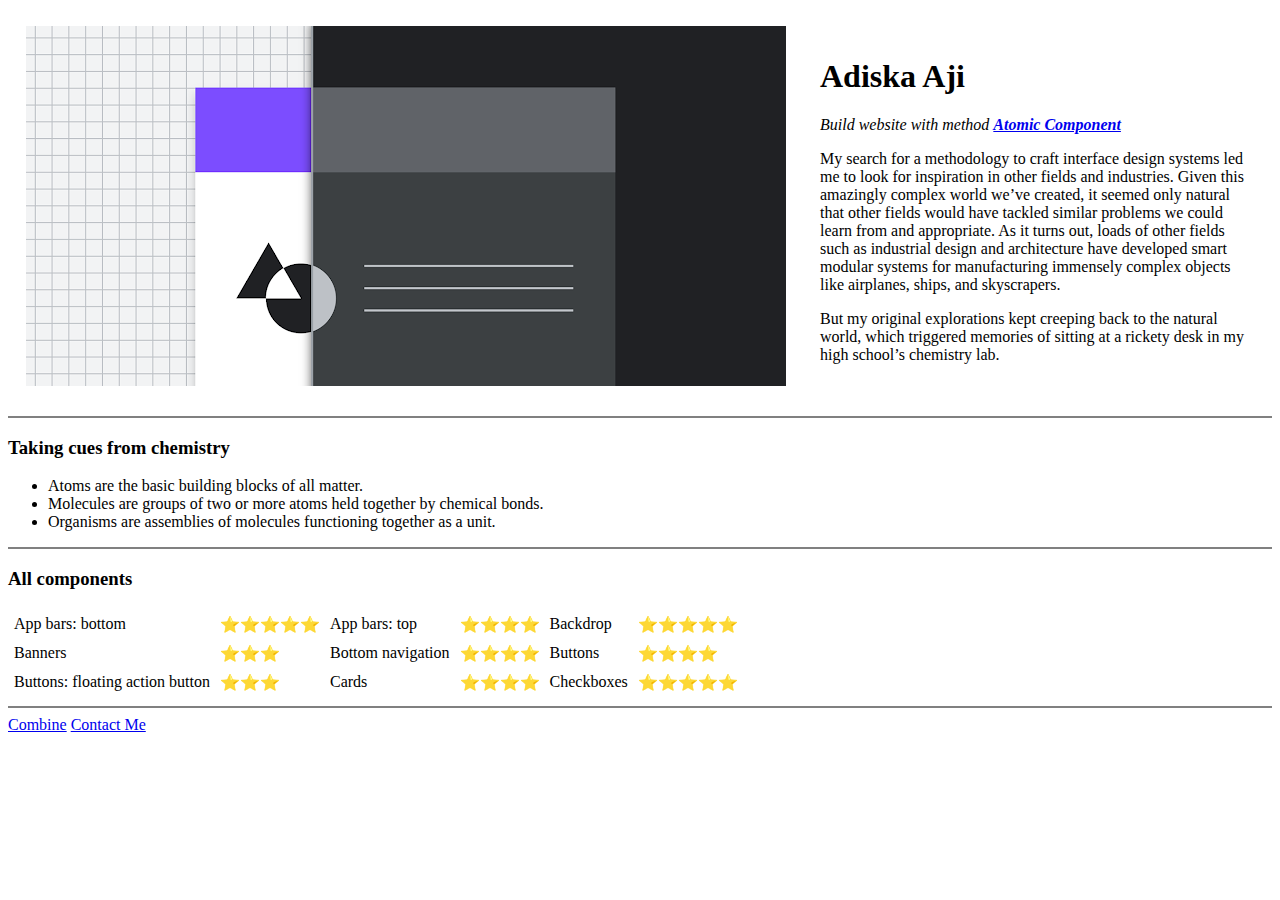
==== index.html @ 33f45767 "add initial atom component files" ====
<!DOCTYPE html>
<html lang="en" dir="ltr">

<head>
  <meta charset="utf-8">
  <title>Adiska's Personal Website</title>
</head>

<body>
  <table cellpadding="16">
    <tr>
      <td><img src="image/shape.png" alt=""></td>
      <td>
        <h1>Adiska Aji</h1>
        <p><em>Build website with method <strong><a href="https://material.io/components">Atomic Component</a></strong></em></p>
        <p>
          My search for a methodology to craft interface design systems led me to look for inspiration in other fields and industries.
          Given this amazingly complex world we’ve created, it seemed only natural that other fields would have tackled similar problems
          we could learn from and appropriate. As it turns out, loads of other fields such as industrial design and architecture have
          developed smart modular systems for manufacturing immensely complex objects like airplanes, ships, and skyscrapers.
        </p>
        <p>
          But my original explorations kept creeping back to the natural world, which triggered memories of sitting at a rickety desk in
          my high school’s chemistry lab.
        </p>
      </td>
    </tr>
  </table>

  <hr noshade size="2" />

  <h3>Taking cues from chemistry</h3>
  <ul>
    <li>Atoms are the basic building blocks of all matter.</li>
    <li>Molecules are groups of two or more atoms held together by chemical bonds.</li>
    <li>Organisms are assemblies of molecules functioning together as a unit.</li>
  </ul>

  <hr noshade size="2">

  <h3>All components</h3>
  <table cellpadding="4">
    <tr>
      <td>App bars: bottom</td>
      <td>⭐️⭐️⭐️⭐️⭐️</td>
      <td>App bars: top</td>
      <td>⭐️⭐️⭐️⭐️</td>
      <td>Backdrop</td>
      <td>⭐️⭐️⭐️⭐️⭐️  </td>
    </tr>
      <td>Banners</td>
      <td>⭐️⭐️⭐️</td>
      <td>Bottom navigation</td>
      <td>⭐️⭐️⭐️⭐️</td>
      <td>Buttons</td>
      <td>⭐️⭐️⭐️⭐️</td>
    </tr>
    <tr>
      <td>Buttons: floating action button</td>
      <td>⭐️⭐️⭐️</td>
      <td>Cards</td>
      <td>⭐️⭐️⭐️⭐️</td>
      <td>Checkboxes</td>
      <td>⭐️⭐️⭐️⭐️⭐️</td>
    </tr>
  </table>

  <hr noshade size="2">
  <a href="combine-me.html">Combine</a>
  <a href="contact-me.html">Contact Me</a>

</body>

</html>
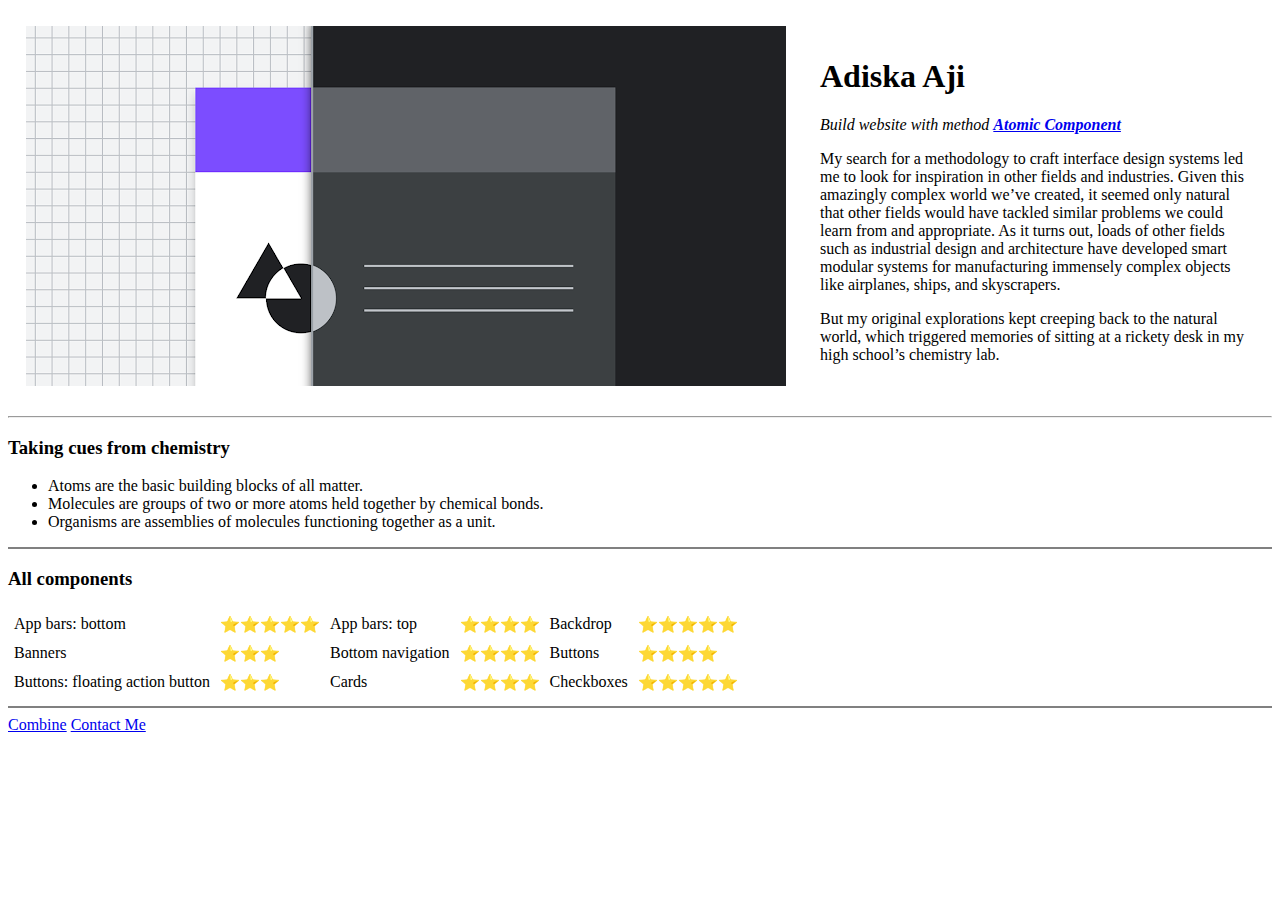
==== commit 4fa03a7a: "Update index.html" ====
--- a/index.html
+++ b/index.html
@@ -27,7 +27,7 @@
     </tr>
   </table>
 
-  <hr noshade size="2" />
+  <hr/>
 
   <h3>Taking cues from chemistry</h3>
   <ul>
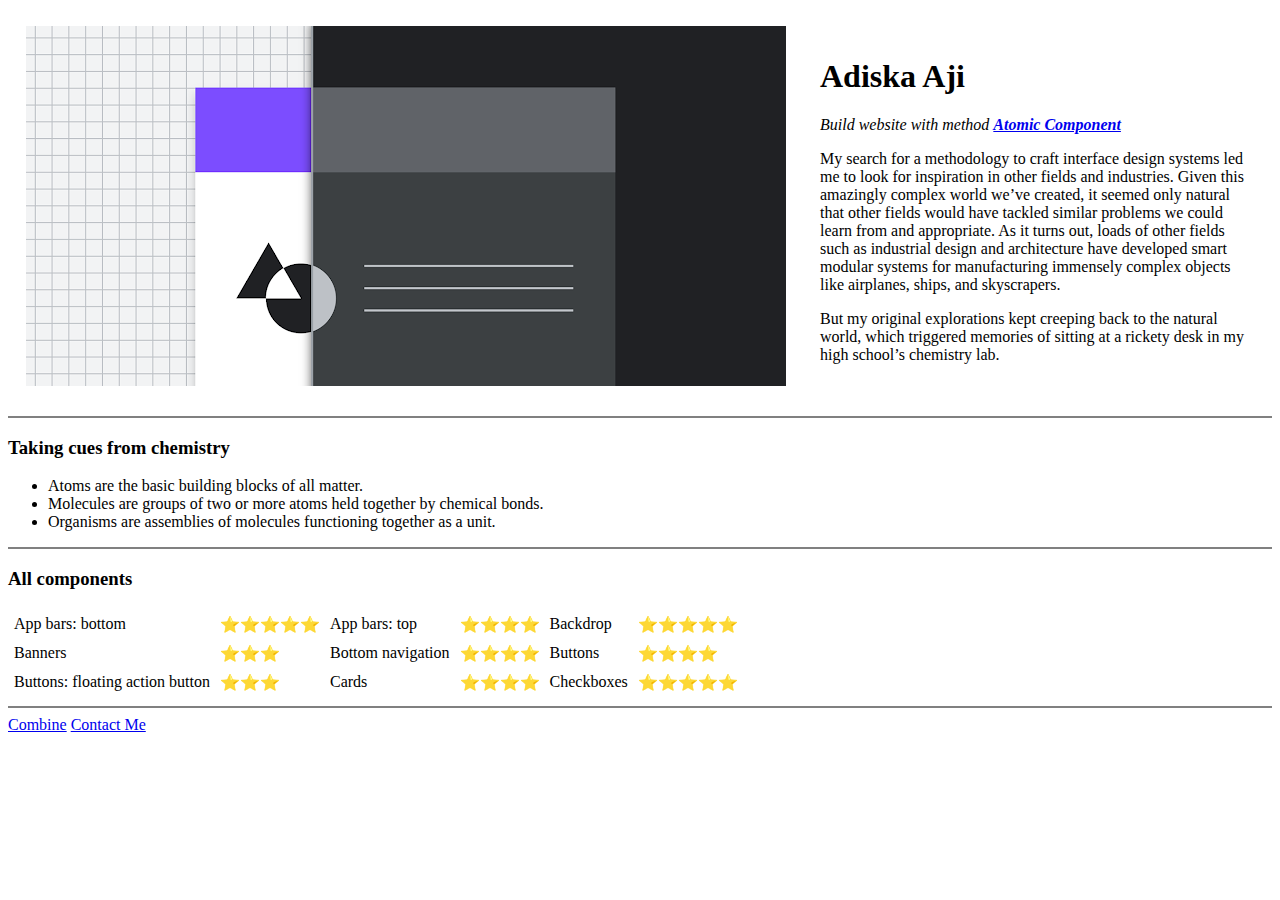
==== commit 404fcc8b: "Update index.html" ====
--- a/index.html
+++ b/index.html
@@ -27,7 +27,7 @@
     </tr>
   </table>
 
-  <hr/>
+  <hr noshade size="2">
 
   <h3>Taking cues from chemistry</h3>
   <ul>
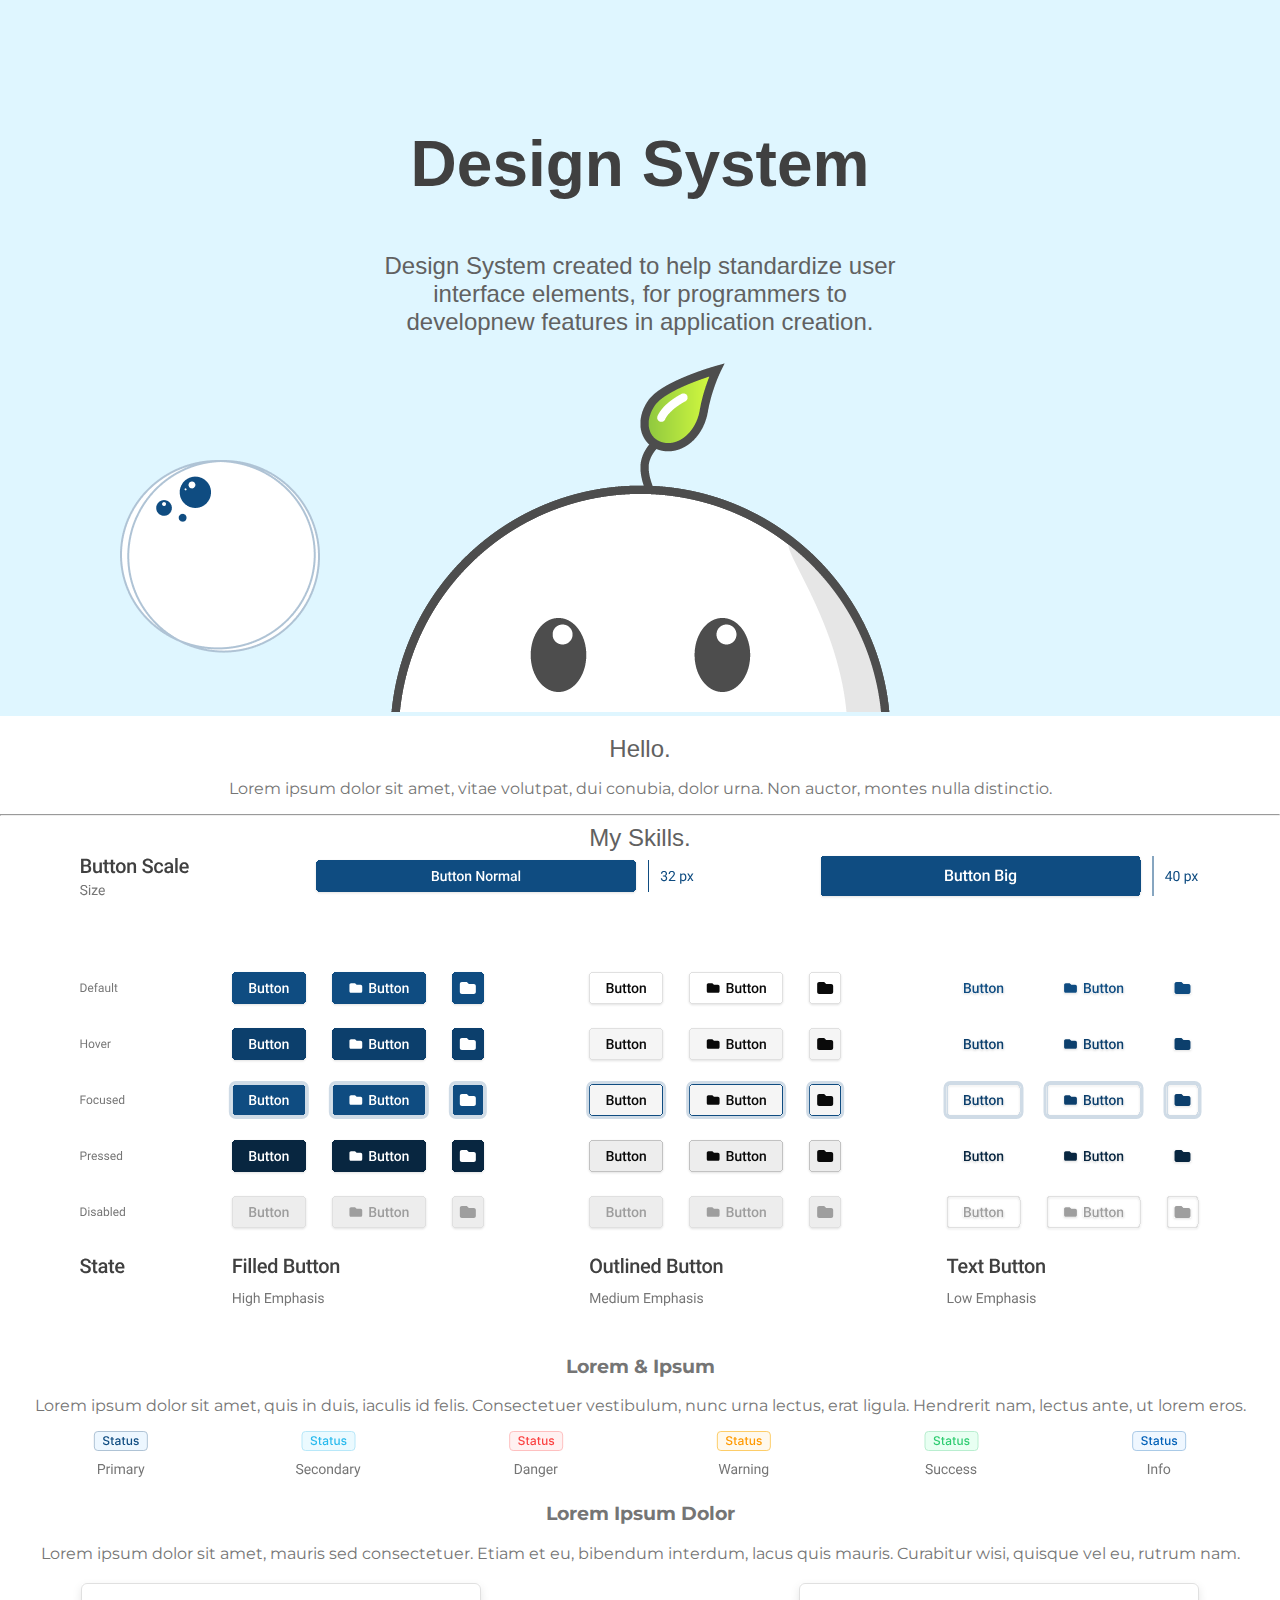
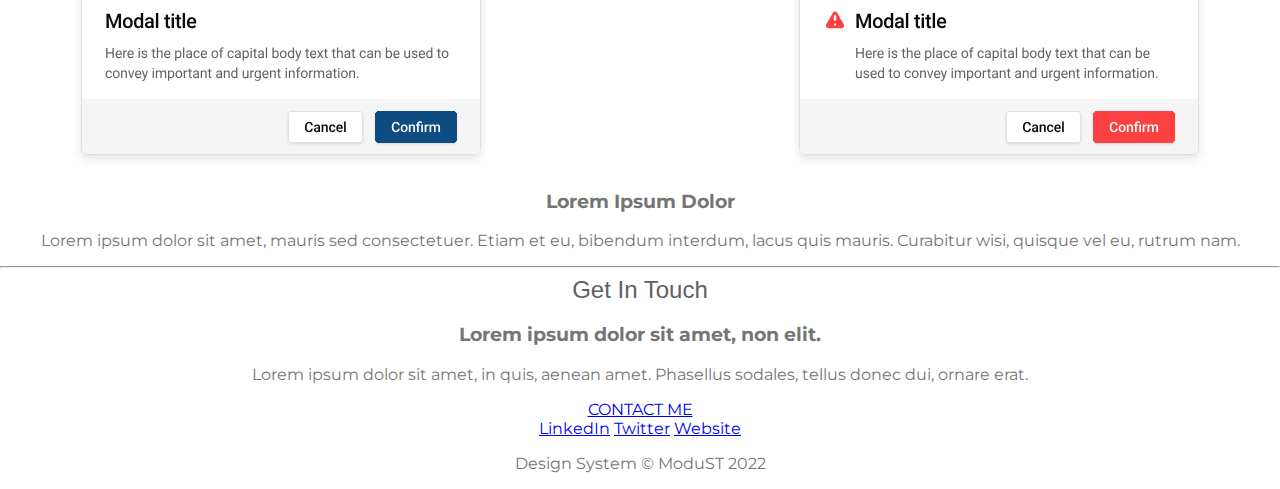
==== commit 80641c66: "Add files via upload" ====
--- a/index.html
+++ b/index.html
@@ -3,71 +3,65 @@
 
 <head>
   <meta charset="utf-8">
-  <title>Adiska's Personal Website</title>
+  <title>Atomic Design System</title>
+  <link rel="stylesheet" href="css/styles.css">
+  <link rel="icon" href="favicon.ico">
+  <link rel="preconnect" href="https://fonts.googleapis.com">
+  <link rel="preconnect" href="https://fonts.gstatic.com" crossorigin>
+  <link href="https://fonts.googleapis.com/css2?family=Montserrat:wght@200;400;600&display=swap" rel="stylesheet">
 </head>
 
 <body>
-  <table cellpadding="16">
-    <tr>
-      <td><img src="image/shape.png" alt=""></td>
-      <td>
-        <h1>Adiska Aji</h1>
-        <p><em>Build website with method <strong><a href="https://material.io/components">Atomic Component</a></strong></em></p>
-        <p>
-          My search for a methodology to craft interface design systems led me to look for inspiration in other fields and industries.
-          Given this amazingly complex world we’ve created, it seemed only natural that other fields would have tackled similar problems
-          we could learn from and appropriate. As it turns out, loads of other fields such as industrial design and architecture have
-          developed smart modular systems for manufacturing immensely complex objects like airplanes, ships, and skyscrapers.
-        </p>
-        <p>
-          But my original explorations kept creeping back to the natural world, which triggered memories of sitting at a rickety desk in
-          my high school’s chemistry lab.
-        </p>
-      </td>
-    </tr>
-  </table>
+  <div class="top-container">
+    <img class="top-bubble" src="images/bubble-1.png" alt="img-bubble">
+    <h1>Design System</h1>
+    <h2>Design System created to help standardize
+      user interface elements, for programmers
+      to developnew features in application creation.</h2>
+    <img class="bottom-bubble" src="images/bubble-1.png" alt="img-bubble">
+    <img class="bubly" src="images/bubly.png" alt="img-bubly-char">
+  </div>
 
-  <hr noshade size="2">
+  <div class="middle-container">
+    <div class="profile">
+      <img src="" alt="">
+      <h2>Hello.</h2>
+      <p>Lorem ipsum dolor sit amet, vitae volutpat, dui conubia, dolor urna. Non auctor, montes nulla distinctio.</p>
+    </div>
+    <hr>
+    <div class="skills">
+      <h2>My Skills.</h2>
+      <div class="skill-row">
+        <img class="" src="images/buttons.svg" alt="">
+        <h3>Lorem & Ipsum</h3>
+        <p>Lorem ipsum dolor sit amet, quis in duis, iaculis id felis. Consectetuer vestibulum, nunc urna lectus, erat ligula. Hendrerit nam, lectus ante, ut lorem eros.</p>
+      </div>
+      <div class="skill-row">
+        <img class="" src="images/tags.svg" alt="">
+        <h3>Lorem Ipsum Dolor</h3>
+        <p>Lorem ipsum dolor sit amet, mauris sed consectetuer. Etiam et eu, bibendum interdum, lacus quis mauris. Curabitur wisi, quisque vel eu, rutrum nam.</p>
+      </div>
+      <div class="skill-row">
+        <img class="" src="images/modal.svg" alt="">
+        <h3>Lorem Ipsum Dolor</h3>
+        <p>Lorem ipsum dolor sit amet, mauris sed consectetuer. Etiam et eu, bibendum interdum, lacus quis mauris. Curabitur wisi, quisque vel eu, rutrum nam.</p>
+      </div>
+    </div>
+    <hr>
+    <div class="contact-me">
+      <h2>Get In Touch</h2>
+      <h3>Lorem ipsum dolor sit amet, non elit.</h3>
+      <p>Lorem ipsum dolor sit amet, in quis, aenean amet. Phasellus sodales, tellus donec dui, ornare erat.</p>
+      <a class="btn" href="mailto:name@email.com">CONTACT ME</a>
+    </div>
+  </div>
 
-  <h3>Taking cues from chemistry</h3>
-  <ul>
-    <li>Atoms are the basic building blocks of all matter.</li>
-    <li>Molecules are groups of two or more atoms held together by chemical bonds.</li>
-    <li>Organisms are assemblies of molecules functioning together as a unit.</li>
-  </ul>
-
-  <hr noshade size="2">
-
-  <h3>All components</h3>
-  <table cellpadding="4">
-    <tr>
-      <td>App bars: bottom</td>
-      <td>⭐️⭐️⭐️⭐️⭐️</td>
-      <td>App bars: top</td>
-      <td>⭐️⭐️⭐️⭐️</td>
-      <td>Backdrop</td>
-      <td>⭐️⭐️⭐️⭐️⭐️  </td>
-    </tr>
-      <td>Banners</td>
-      <td>⭐️⭐️⭐️</td>
-      <td>Bottom navigation</td>
-      <td>⭐️⭐️⭐️⭐️</td>
-      <td>Buttons</td>
-      <td>⭐️⭐️⭐️⭐️</td>
-    </tr>
-    <tr>
-      <td>Buttons: floating action button</td>
-      <td>⭐️⭐️⭐️</td>
-      <td>Cards</td>
-      <td>⭐️⭐️⭐️⭐️</td>
-      <td>Checkboxes</td>
-      <td>⭐️⭐️⭐️⭐️⭐️</td>
-    </tr>
-  </table>
-
-  <hr noshade size="2">
-  <a href="combine-me.html">Combine</a>
-  <a href="contact-me.html">Contact Me</a>
+  <div class="bottom-container">
+    <a class="footer-link" href="https://www.linkedin.com/">LinkedIn</a>
+    <a class="footer-link" href="https://twitter.com/">Twitter</a>
+    <a class="footer-link" href="https://www.appbrewery.co/">Website</a>
+    <p>Design System © ModuST 2022</p>
+  </div>
 
 </body>
 
--- a/css/styles.css
+++ b/css/styles.css
@@ -0,0 +1,51 @@
+/********** tag selector **********/
+body {
+  margin: 0;
+  text-align: center;
+  font-family: Montserrat, sans-serif;
+}
+
+h1 {
+  color: #404040;
+  font-family: Montserrat SemiBold, sans-serif;
+  font-size: 4rem;
+  line-height: 2;
+  margin: 0 auto 24px auto;
+}
+
+h2 {
+  color: #616161;
+  width: 40%;
+  margin: 0 auto 0 auto;
+  font-family: Montserrat SemiBold,  sans-serif;
+  font-size: 1.5rem;
+  font-weight: normal;
+}
+
+h3{
+  color: #757575;
+}
+
+p{
+  color: #757575;
+}
+
+/********** class selector **********/
+
+.top-bubble {
+  position: absolute;
+  top: 90px;
+  left: 1640px;
+}
+
+.bottom-bubble {
+  position: absolute;
+  top: 460px;
+  left: 120px;
+}
+
+.top-container {
+  background-color: #DFF6FF;
+  position: relative;
+  padding-top: 100px;
+}
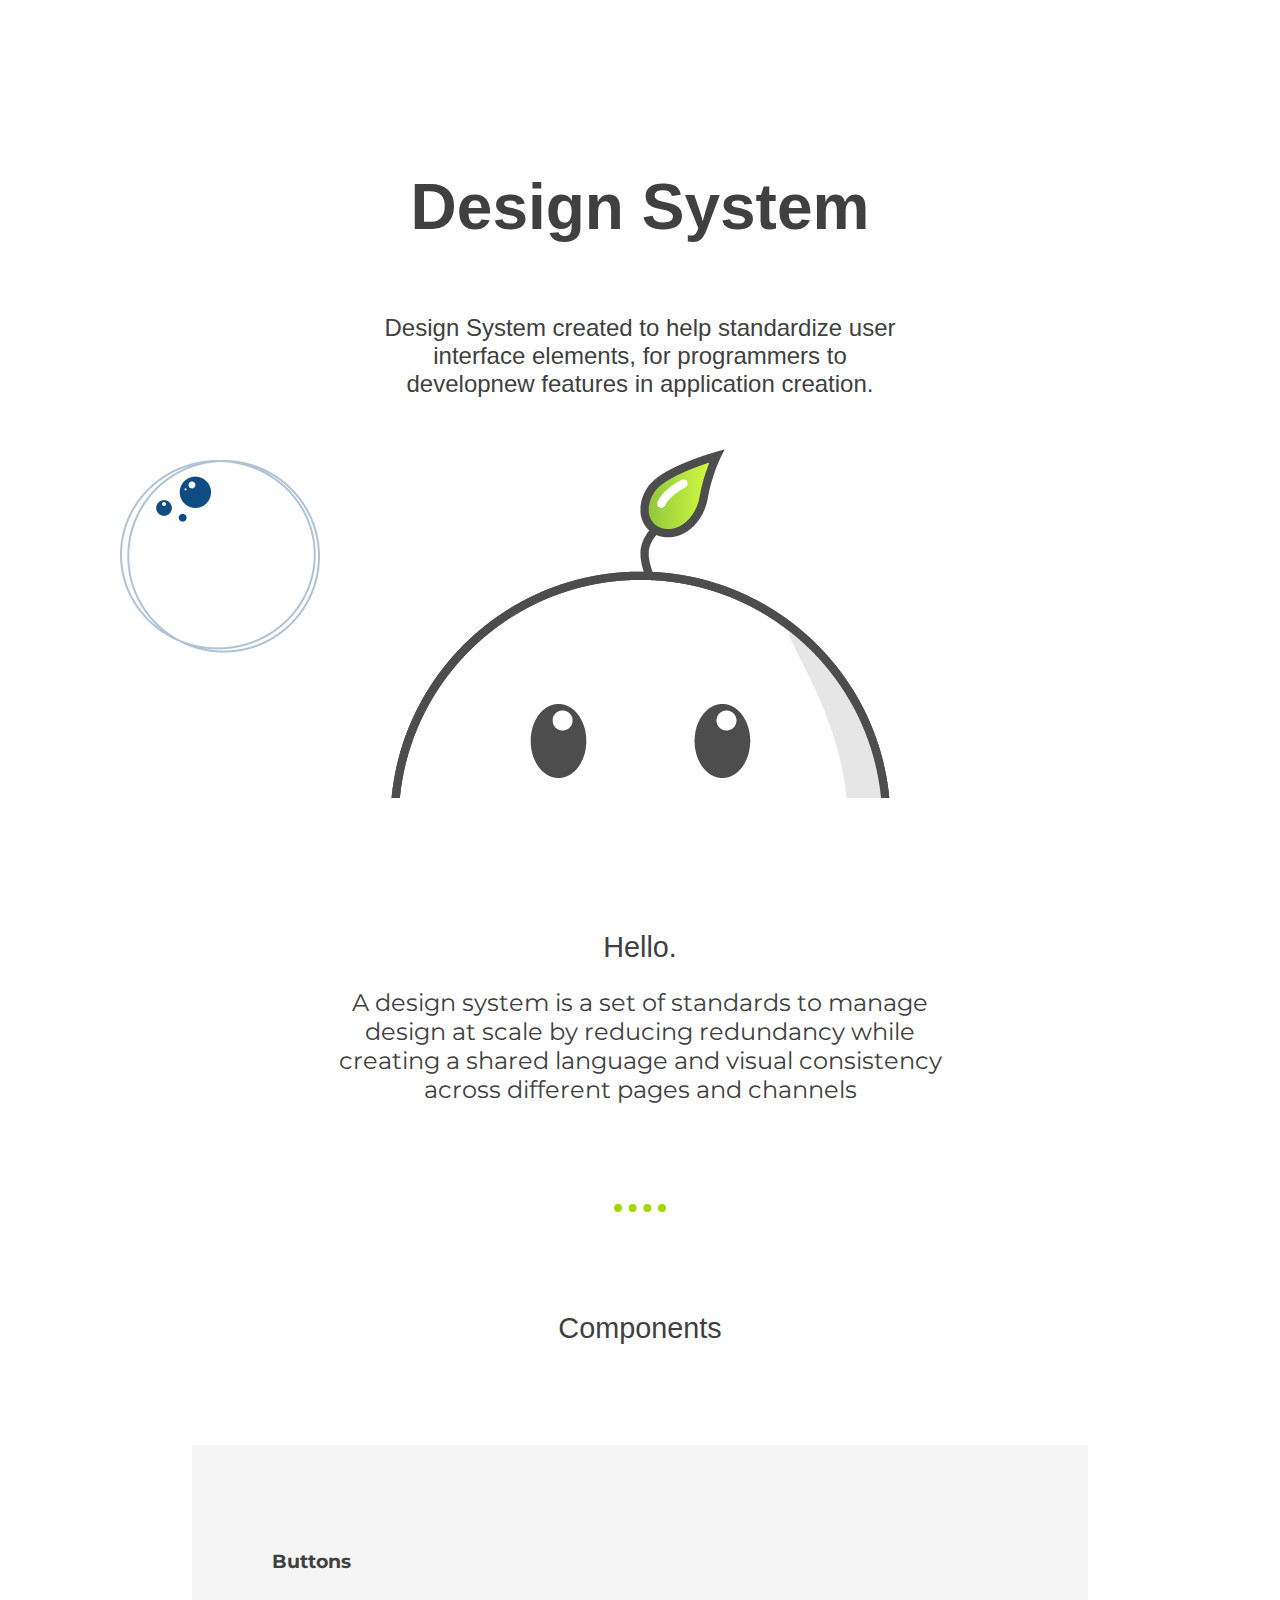
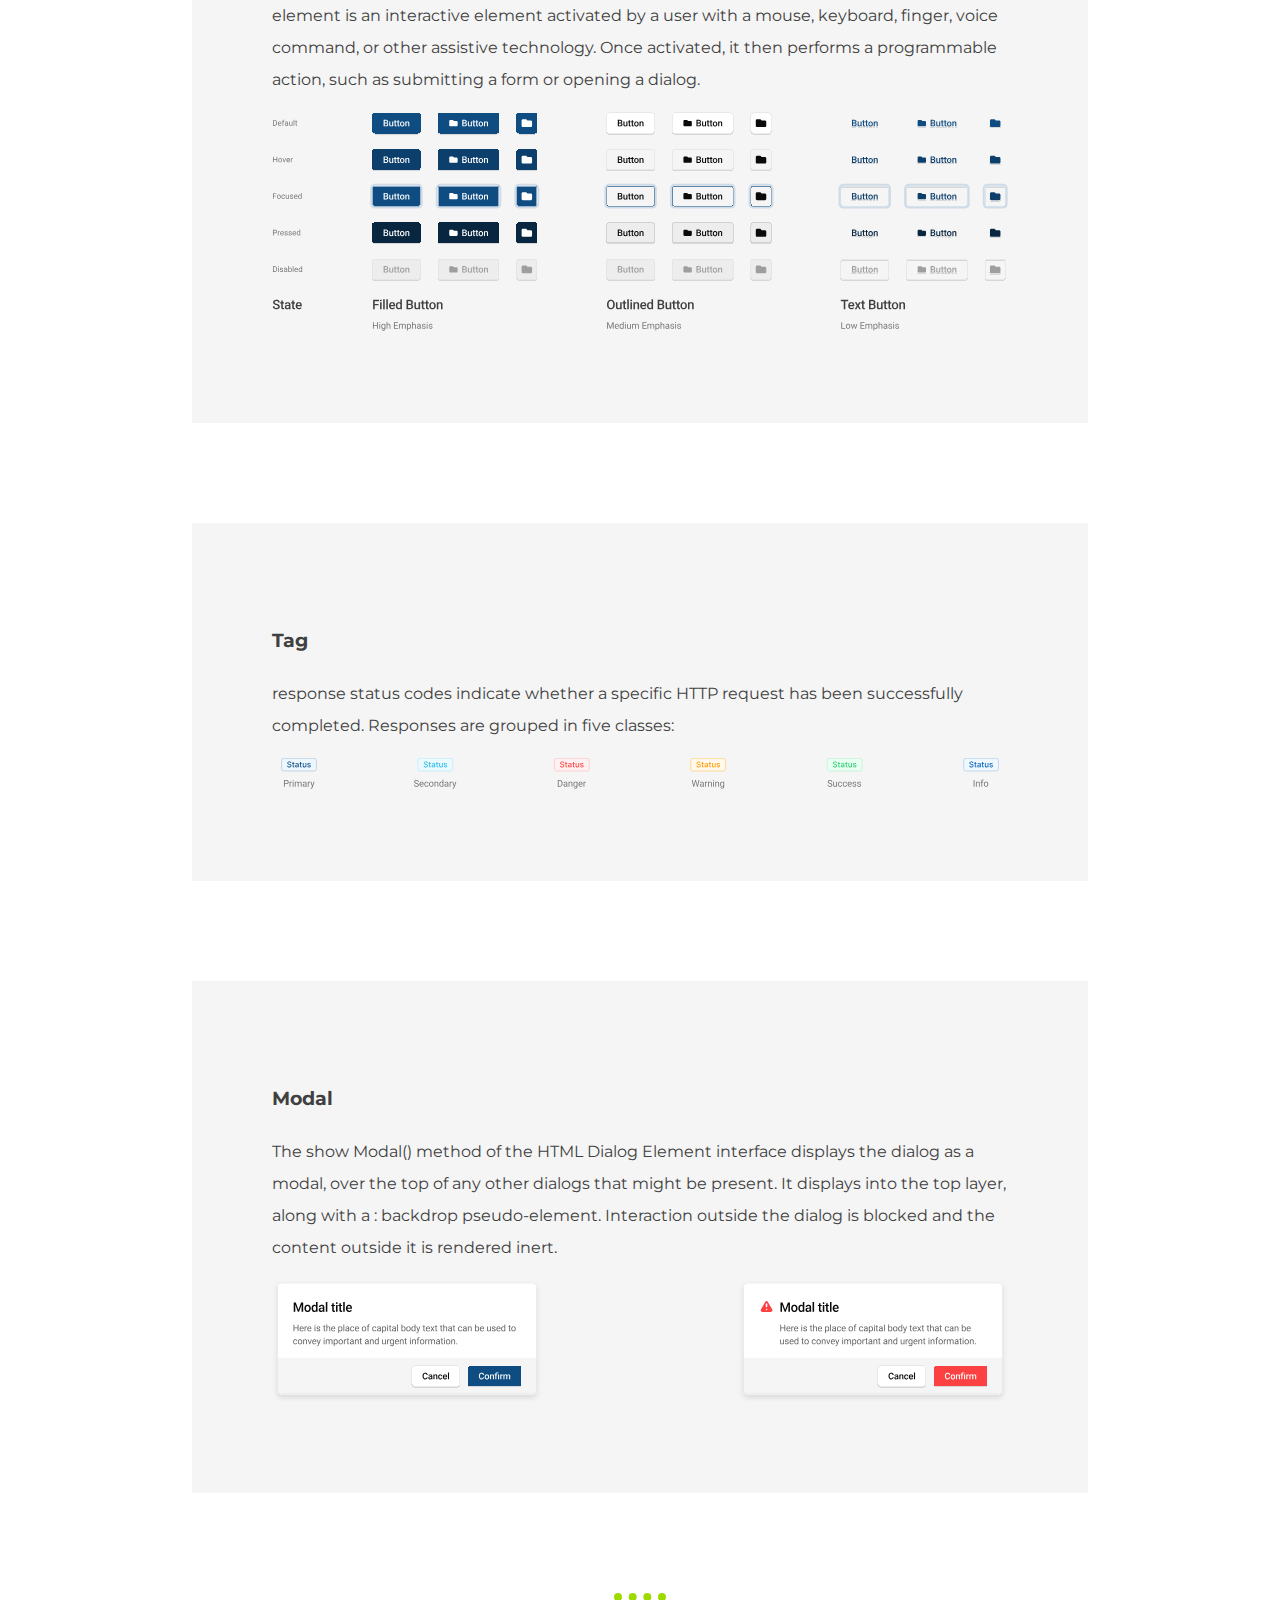
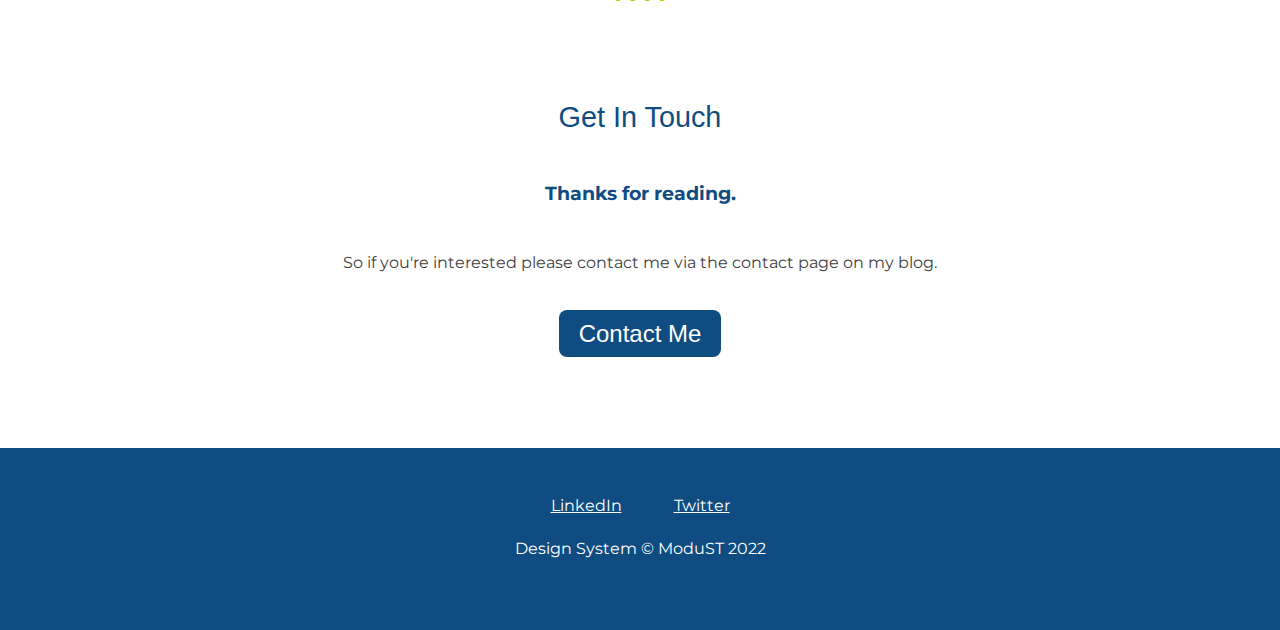
==== commit af155d9e: "Update Patch" ====
--- a/index.html
+++ b/index.html
@@ -15,7 +15,7 @@
   <div class="top-container">
     <img class="top-bubble" src="images/bubble-1.png" alt="img-bubble">
     <h1>Design System</h1>
-    <h2>Design System created to help standardize
+    <h2 class="title-desc">Design System created to help standardize
       user interface elements, for programmers
       to developnew features in application creation.</h2>
     <img class="bottom-bubble" src="images/bubble-1.png" alt="img-bubble">
@@ -23,44 +23,56 @@
   </div>
 
   <div class="middle-container">
-    <div class="profile">
+    <div class="welcome-row">
       <img src="" alt="">
       <h2>Hello.</h2>
-      <p>Lorem ipsum dolor sit amet, vitae volutpat, dui conubia, dolor urna. Non auctor, montes nulla distinctio.</p>
+      <p>A design system is a set of standards to manage design at scale by
+        reducing redundancy while creating a shared language and visual
+        consistency across different pages and channels</p>
     </div>
     <hr>
-    <div class="skills">
-      <h2>My Skills.</h2>
-      <div class="skill-row">
-        <img class="" src="images/buttons.svg" alt="">
-        <h3>Lorem & Ipsum</h3>
-        <p>Lorem ipsum dolor sit amet, quis in duis, iaculis id felis. Consectetuer vestibulum, nunc urna lectus, erat ligula. Hendrerit nam, lectus ante, ut lorem eros.</p>
+    <div class="components">
+      <h2>Components</h2>
+      <div class="components-row">
+        <h3>Buttons</h3>
+        <p>element is an interactive element activated by a user with a mouse,
+          keyboard, finger, voice command, or other assistive technology. Once
+          activated, it then performs a programmable action, such as submitting
+          a form or opening a dialog.
+        </p>
+        <img class="btn-img" src="images/buttons.svg" alt="">
       </div>
-      <div class="skill-row">
-        <img class="" src="images/tags.svg" alt="">
-        <h3>Lorem Ipsum Dolor</h3>
-        <p>Lorem ipsum dolor sit amet, mauris sed consectetuer. Etiam et eu, bibendum interdum, lacus quis mauris. Curabitur wisi, quisque vel eu, rutrum nam.</p>
+      <div class="components-row">
+        <h3>Tag</h3>
+        <p>response status codes indicate whether a specific HTTP request has
+          been successfully completed. Responses are grouped in five classes:
+        </p>
+        <img class="tag-img" src="images/tags.svg" alt="">
       </div>
-      <div class="skill-row">
-        <img class="" src="images/modal.svg" alt="">
-        <h3>Lorem Ipsum Dolor</h3>
-        <p>Lorem ipsum dolor sit amet, mauris sed consectetuer. Etiam et eu, bibendum interdum, lacus quis mauris. Curabitur wisi, quisque vel eu, rutrum nam.</p>
+      <div class="components-row">
+        <h3>Modal</h3>
+        <p>The show Modal() method of the HTML Dialog Element interface displays
+          the dialog as a modal, over the top of any other dialogs that might be
+          present. It displays into the top layer, along with a : backdrop
+          pseudo-element. Interaction outside the dialog is blocked and the
+          content outside it is rendered inert.
+        </p>
+        <img class="mdl-img" src="images/modal.svg" alt="">
       </div>
     </div>
     <hr>
     <div class="contact-me">
-      <h2>Get In Touch</h2>
-      <h3>Lorem ipsum dolor sit amet, non elit.</h3>
-      <p>Lorem ipsum dolor sit amet, in quis, aenean amet. Phasellus sodales, tellus donec dui, ornare erat.</p>
-      <a class="btn" href="mailto:name@email.com">CONTACT ME</a>
+      <h2 class="contact-spacing">Get In Touch</h2>
+      <h3 class="contact-spacing">Thanks for reading.</h3>
+      <p class="contact-text">So if you're interested please contact me via the contact page on my blog.</p>
+      <a class="btn" href="mailto:adiska.aji@gmail.com">Contact Me</a>
     </div>
   </div>
 
   <div class="bottom-container">
-    <a class="footer-link" href="https://www.linkedin.com/">LinkedIn</a>
-    <a class="footer-link" href="https://twitter.com/">Twitter</a>
-    <a class="footer-link" href="https://www.appbrewery.co/">Website</a>
-    <p>Design System © ModuST 2022</p>
+    <a class="footer-link" href="https://www.linkedin.com/in/adiskaaji">LinkedIn</a>
+    <a class="footer-link" href="https://twitter.com/adiskaaji">Twitter</a>
+    <p class="footer-link">Design System © ModuST 2022</p>
   </div>
 
 </body>
--- a/css/styles.css
+++ b/css/styles.css
@@ -10,24 +10,30 @@
   font-family: Montserrat SemiBold, sans-serif;
   font-size: 4rem;
   line-height: 2;
-  margin: 0 auto 24px auto;
 }
 
 h2 {
-  color: #616161;
-  width: 40%;
+  color: #404040;
   margin: 0 auto 0 auto;
   font-family: Montserrat SemiBold,  sans-serif;
-  font-size: 1.5rem;
+  font-size: 1.8rem;
   font-weight: normal;
 }
 
 h3{
-  color: #757575;
+  color: #404040;
 }
 
 p{
-  color: #757575;
+  color: #404040;
+}
+
+hr {
+  border-style: none;
+  border-top-style: dotted;
+  border-color: #9ED900;
+  border-width: 8px;
+  width: 4%;
 }
 
 /********** class selector **********/
@@ -45,7 +51,90 @@
 }
 
 .top-container {
-  background-color: #DFF6FF;
+  background-color: #FFFFFF;
   position: relative;
   padding-top: 100px;
 }
+
+.title-desc{
+  color: #404040;
+  width: 40%;
+  margin: 24px auto 24px auto;
+  font-family: Montserrat Light,  sans-serif;
+  font-size: 1.5rem;
+  font-weight: normal;
+}
+
+.welcome-row{
+  width: 50%;
+  margin: 100px auto 100px auto;
+  font-size: 1.5rem;
+}
+
+.components{
+  margin: 100px auto 100px auto;
+  width: 70%;
+}
+
+.components-row{
+  padding: 80px;
+  margin: 100px auto 100px auto;
+  text-align: left;
+  line-height: 2;
+  background-color: #F5F5F5;
+}
+
+.btn-img{
+  width: 100%;
+  margin: 0 auto 0 auto;
+}
+
+.tag-img{
+width: 100%;
+}
+
+.mdl-img{
+width: 100%;
+}
+
+.contact-me{
+  margin: 100px auto 100px auto;
+}
+
+.contact-spacing{
+  margin: 48px auto 48px auto;
+  color: #0F4C81;
+}
+
+.contact-text{
+  margin: 48px auto 48px auto;
+}
+
+.btn {
+  background: #0F4C81;
+  -webkit-border-radius: 8;
+  -moz-border-radius: 8;
+  border-radius: 8px;
+  font-family: Montserrat SemiBold, sans-serif;
+  color: #ffffff;
+  font-size: 24px;
+  padding: 10px 20px 10px 20px;
+  text-decoration: none;
+}
+.btn:hover {
+  background: #9ED900;
+}
+
+.bottom-container{
+  background-color: #0F4C81;
+  padding: 48px;
+}
+
+.footer-link{
+  color: #FFFFFF;
+  margin: 24px;
+}
+
+.footer-link:hover{
+  color: #9ED900;
+}
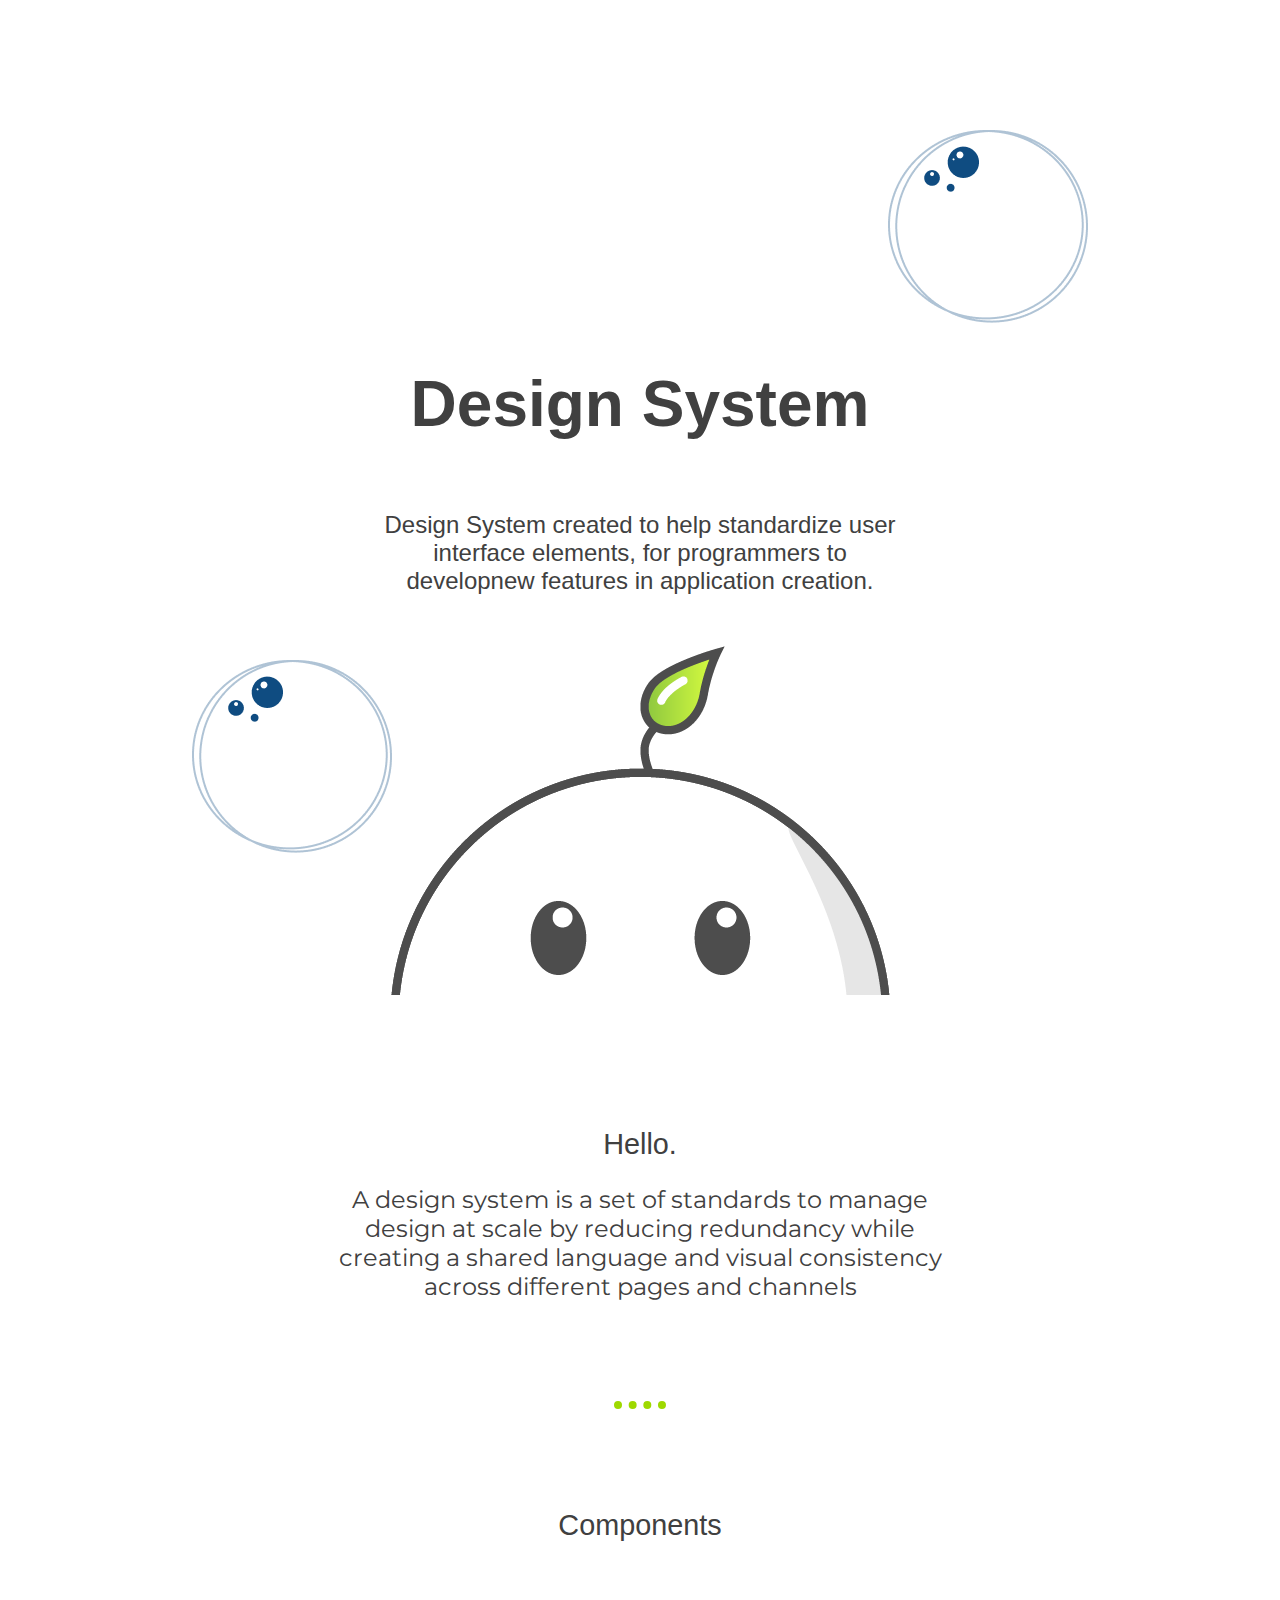
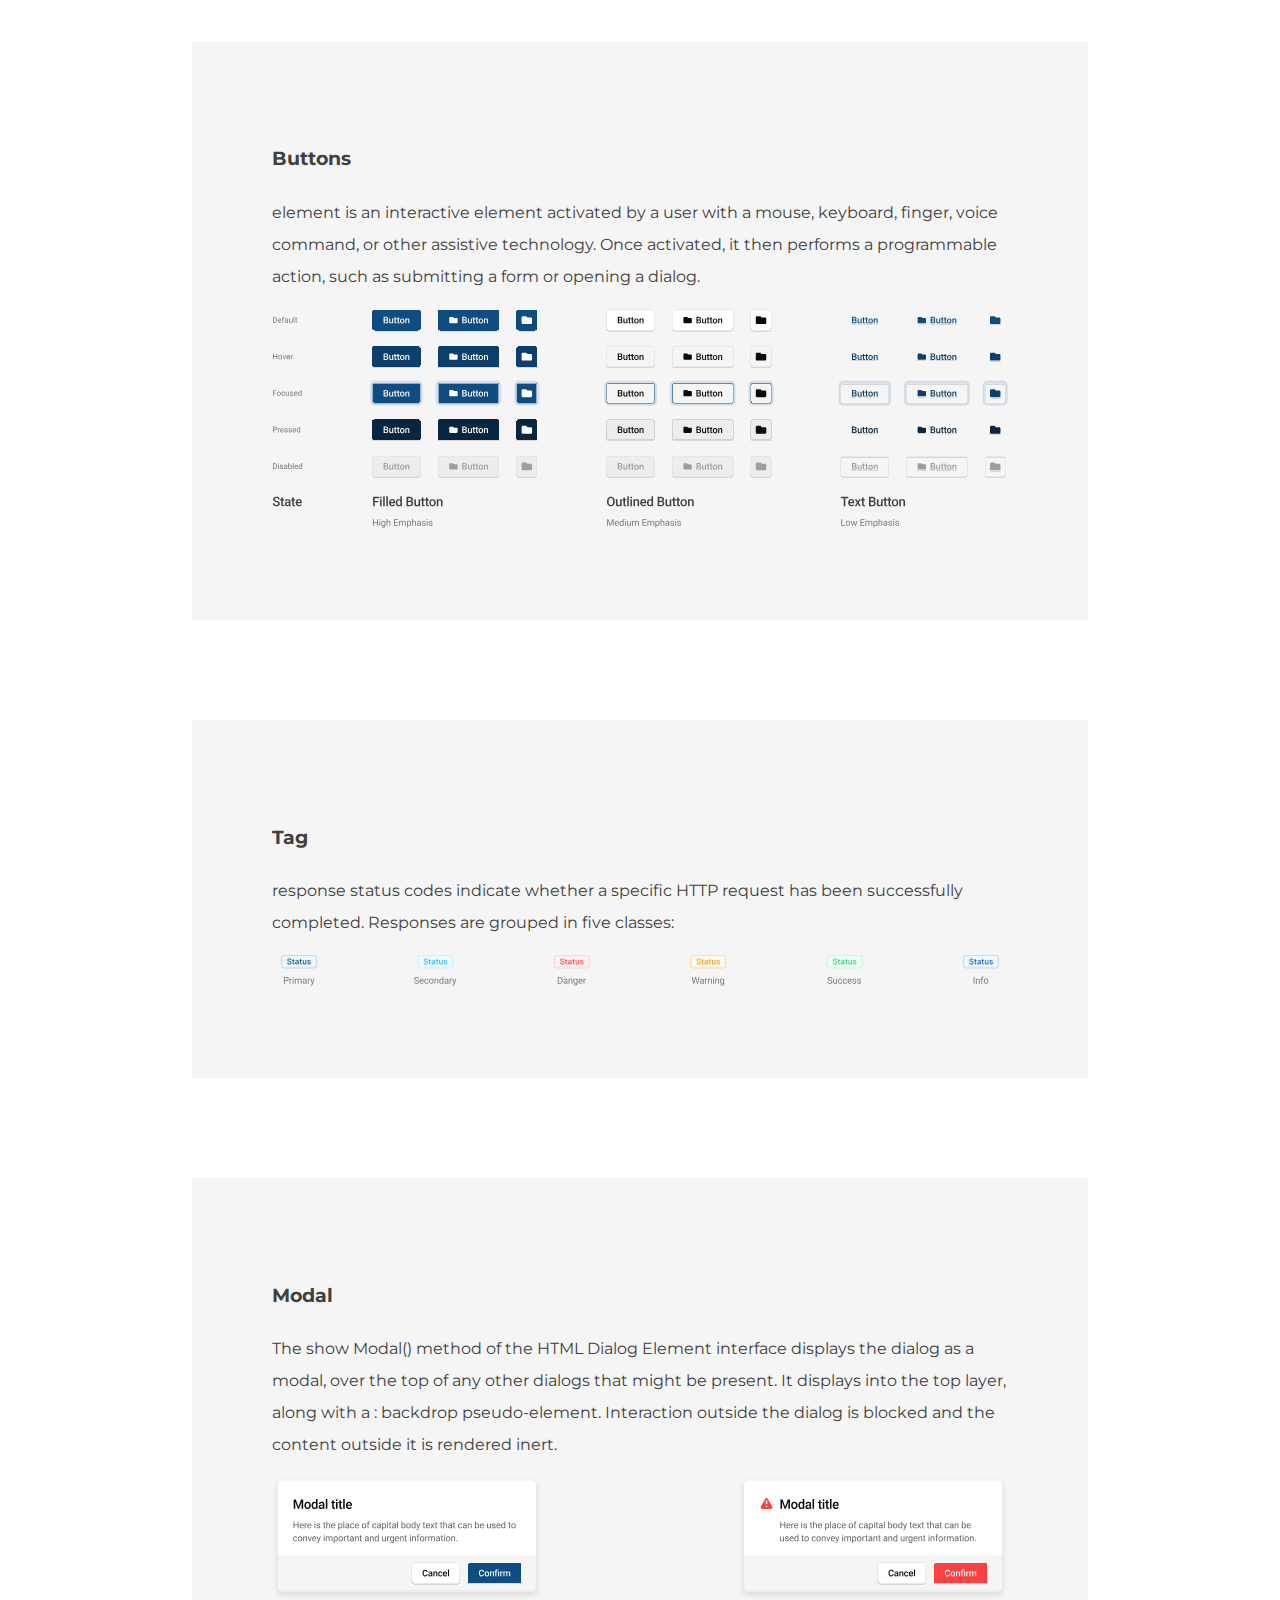
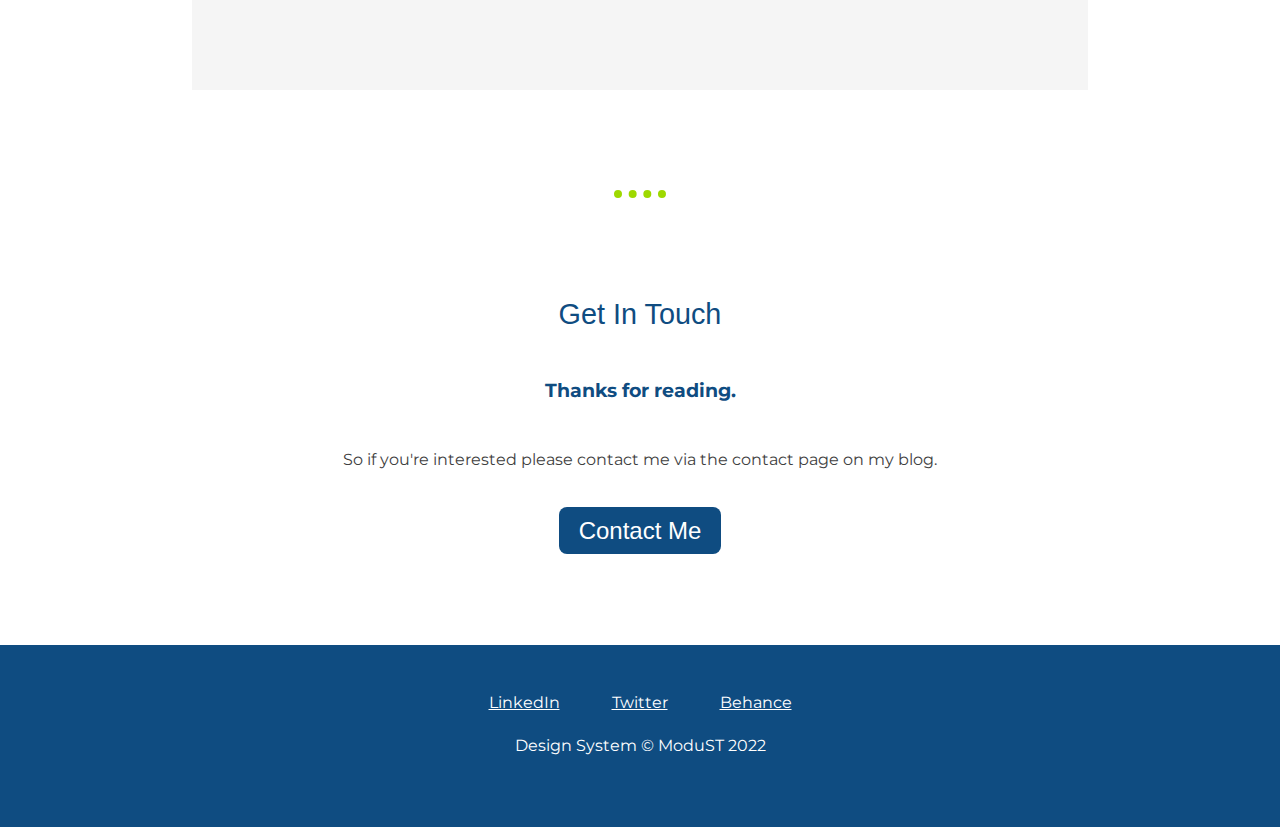
==== commit c47ebedb: "update behance and layout" ====
--- a/index.html
+++ b/index.html
@@ -14,11 +14,11 @@
 <body>
   <div class="top-container">
     <img class="top-bubble" src="images/bubble-1.png" alt="img-bubble">
+    <img class="bottom-bubble" src="images/bubble-1.png" alt="img-bubble">
     <h1>Design System</h1>
     <h2 class="title-desc">Design System created to help standardize
       user interface elements, for programmers
       to developnew features in application creation.</h2>
-    <img class="bottom-bubble" src="images/bubble-1.png" alt="img-bubble">
     <img class="bubly" src="images/bubly.png" alt="img-bubly-char">
   </div>
 
@@ -72,6 +72,7 @@
   <div class="bottom-container">
     <a class="footer-link" href="https://www.linkedin.com/in/adiskaaji">LinkedIn</a>
     <a class="footer-link" href="https://twitter.com/adiskaaji">Twitter</a>
+    <a class="footer-link" href="https://behance.net/adiskaaji">Behance</a>
     <p class="footer-link">Design System © ModuST 2022</p>
   </div>
 
--- a/css/styles.css
+++ b/css/styles.css
@@ -15,16 +15,16 @@
 h2 {
   color: #404040;
   margin: 0 auto 0 auto;
-  font-family: Montserrat SemiBold,  sans-serif;
+  font-family: Montserrat SemiBold, sans-serif;
   font-size: 1.8rem;
   font-weight: normal;
 }
 
-h3{
+h3 {
   color: #404040;
 }
 
-p{
+p {
   color: #404040;
 }
 
@@ -37,17 +37,16 @@
 }
 
 /********** class selector **********/
-
 .top-bubble {
-  position: absolute;
-  top: 90px;
-  left: 1640px;
+  position: relative;
+  top: 30px;
+  left: 450px;
 }
 
 .bottom-bubble {
-  position: absolute;
-  top: 460px;
-  left: 120px;
+  position: relative;
+  top: 560px;
+  left: -450px;
 }
 
 .top-container {
@@ -56,27 +55,27 @@
   padding-top: 100px;
 }
 
-.title-desc{
+.title-desc {
   color: #404040;
   width: 40%;
   margin: 24px auto 24px auto;
-  font-family: Montserrat Light,  sans-serif;
+  font-family: Montserrat Light, sans-serif;
   font-size: 1.5rem;
   font-weight: normal;
 }
 
-.welcome-row{
+.welcome-row {
   width: 50%;
   margin: 100px auto 100px auto;
   font-size: 1.5rem;
 }
 
-.components{
+.components {
   margin: 100px auto 100px auto;
   width: 70%;
 }
 
-.components-row{
+.components-row {
   padding: 80px;
   margin: 100px auto 100px auto;
   text-align: left;
@@ -84,29 +83,29 @@
   background-color: #F5F5F5;
 }
 
-.btn-img{
+.btn-img {
   width: 100%;
   margin: 0 auto 0 auto;
 }
 
-.tag-img{
-width: 100%;
+.tag-img {
+  width: 100%;
 }
 
-.mdl-img{
-width: 100%;
+.mdl-img {
+  width: 100%;
 }
 
-.contact-me{
+.contact-me {
   margin: 100px auto 100px auto;
 }
 
-.contact-spacing{
+.contact-spacing {
   margin: 48px auto 48px auto;
   color: #0F4C81;
 }
 
-.contact-text{
+.contact-text {
   margin: 48px auto 48px auto;
 }
 
@@ -121,20 +120,21 @@
   padding: 10px 20px 10px 20px;
   text-decoration: none;
 }
+
 .btn:hover {
   background: #9ED900;
 }
 
-.bottom-container{
+.bottom-container {
   background-color: #0F4C81;
   padding: 48px;
 }
 
-.footer-link{
+.footer-link {
   color: #FFFFFF;
   margin: 24px;
 }
 
-.footer-link:hover{
+.footer-link:hover {
   color: #9ED900;
 }
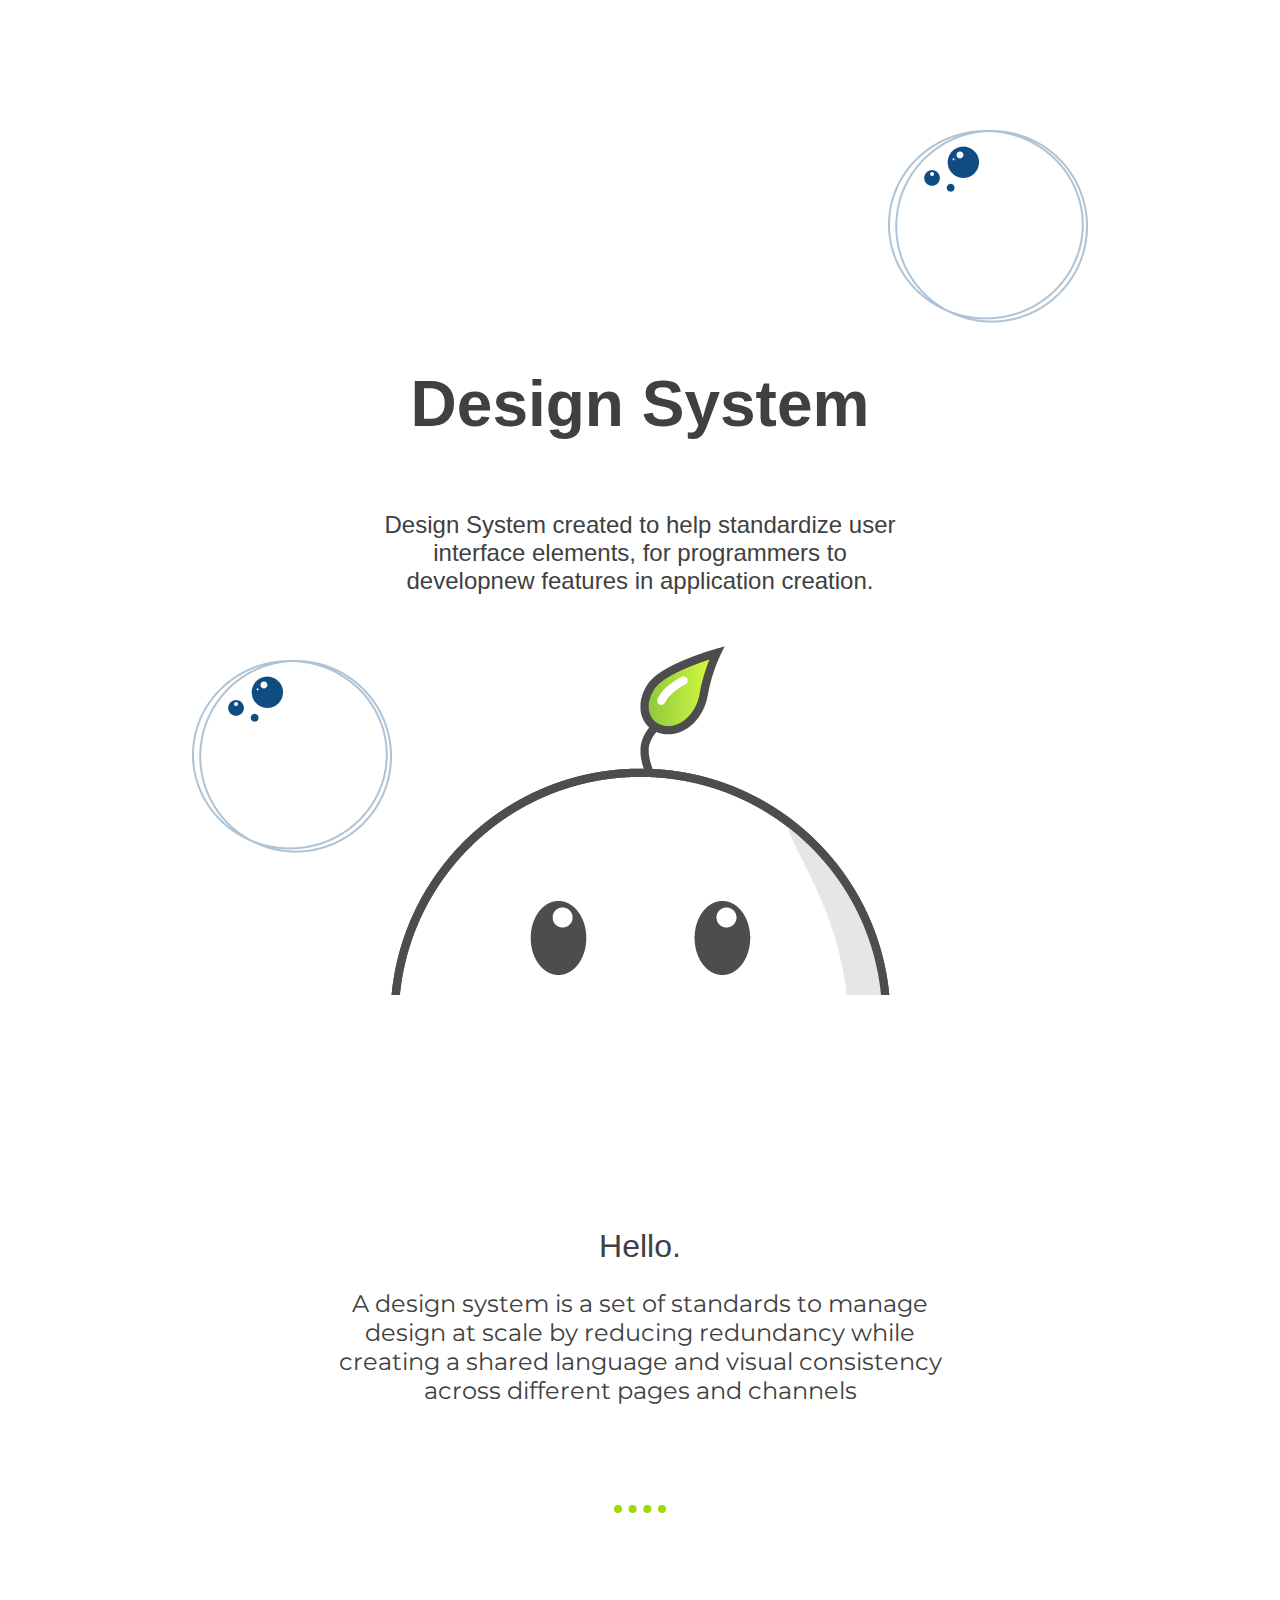
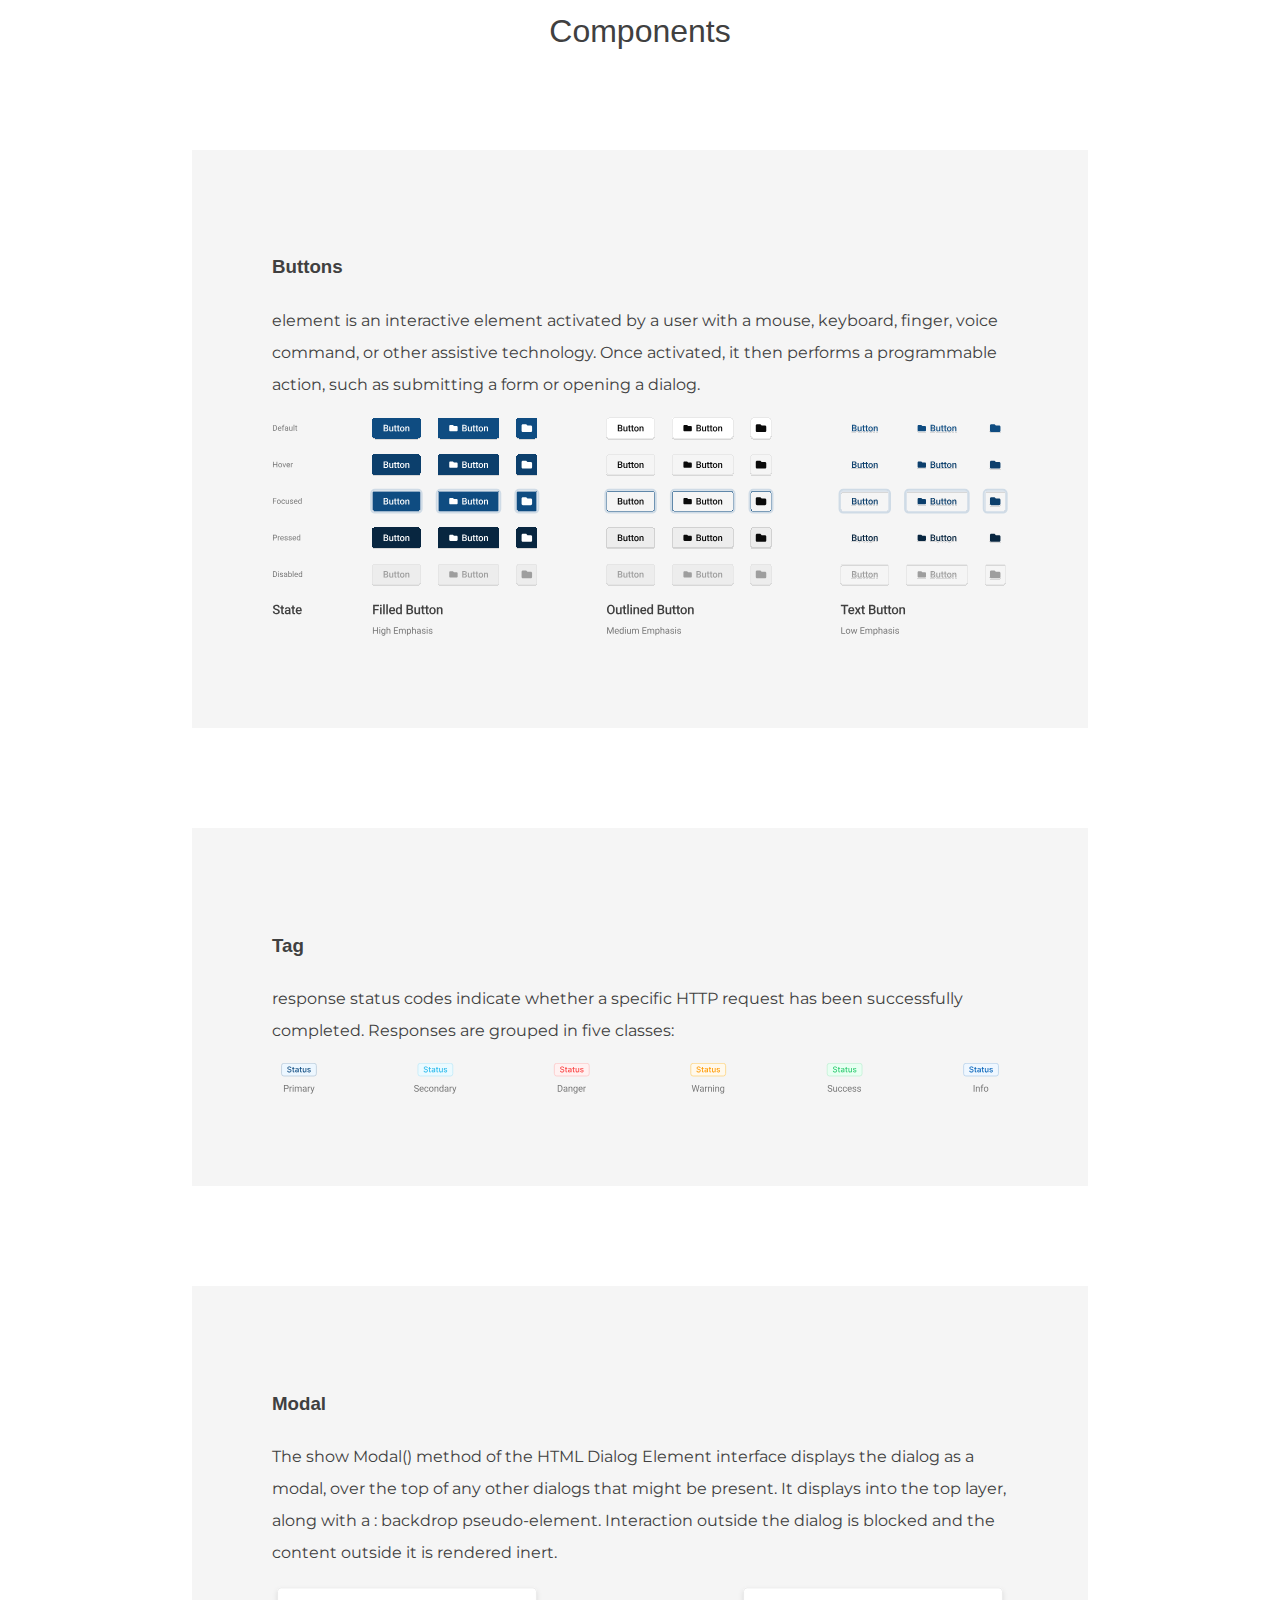
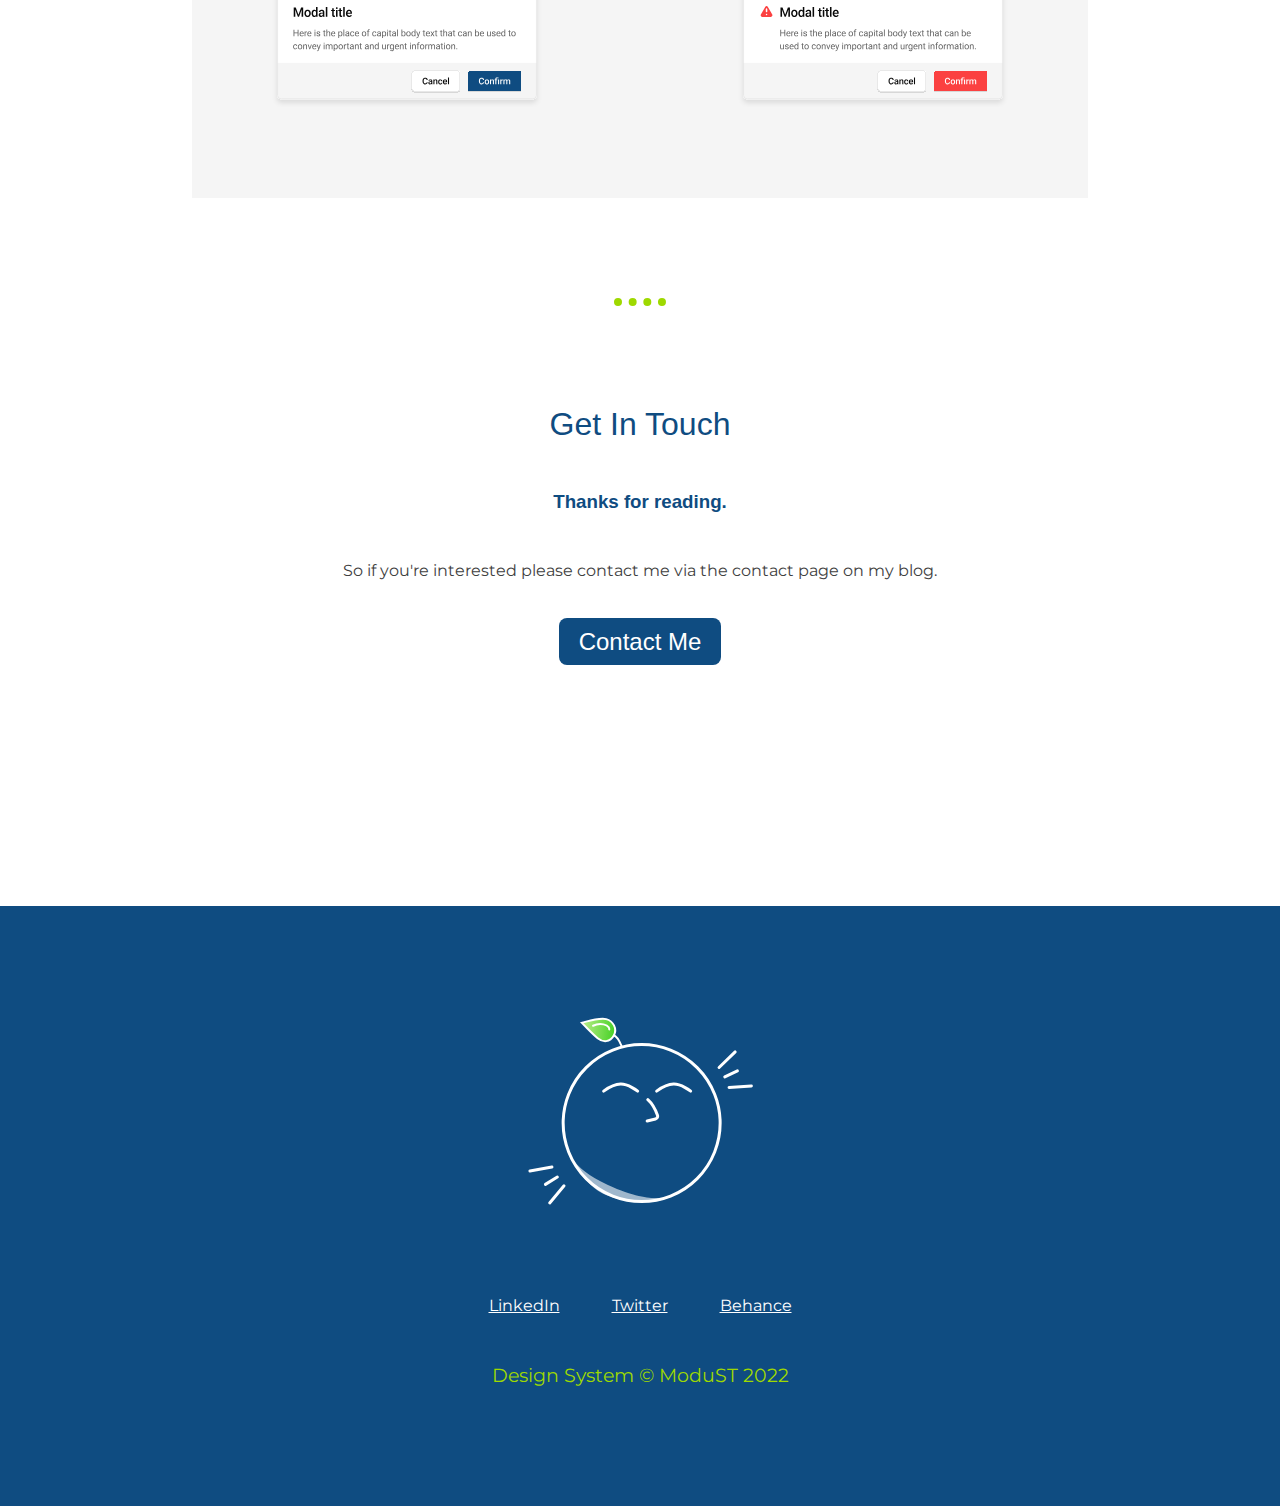
==== commit 2fcbef24: "final chapter HTML & CSS" ====
--- a/index.html
+++ b/index.html
@@ -70,10 +70,16 @@
   </div>
 
   <div class="bottom-container">
+    <img class="bubble-img" src="images/character.svg" alt="">
+    <br>
+    <br>
+    <br>
+    <br>
+    <br>
     <a class="footer-link" href="https://www.linkedin.com/in/adiskaaji">LinkedIn</a>
     <a class="footer-link" href="https://twitter.com/adiskaaji">Twitter</a>
     <a class="footer-link" href="https://behance.net/adiskaaji">Behance</a>
-    <p class="footer-link">Design System © ModuST 2022</p>
+    <p class="footer-text">Design System © ModuST 2022</p>
   </div>
 
 </body>
--- a/css/styles.css
+++ b/css/styles.css
@@ -16,12 +16,13 @@
   color: #404040;
   margin: 0 auto 0 auto;
   font-family: Montserrat SemiBold, sans-serif;
-  font-size: 1.8rem;
+  font-size: 2rem;
   font-weight: normal;
 }
 
 h3 {
   color: #404040;
+  font-family: Montserrat SemiBold, sans-serif;
 }
 
 p {
@@ -36,6 +37,17 @@
   width: 4%;
 }
 
+a{
+  color: #FFFFFF;
+  margin: 24px;
+  font-size: 1rem;
+}
+
+a:hover{
+  color: #9ED900;
+}
+
+
 /********** class selector **********/
 .top-bubble {
   position: relative;
@@ -49,10 +61,22 @@
   left: -450px;
 }
 
+
 .top-container {
   background-color: #FFFFFF;
   position: relative;
   padding-top: 100px;
+}
+
+.middle-container{
+  padding-top: 100px;
+  padding-bottom: 100px;
+}
+
+.bottom-container {
+  background-color: #0F4C81;
+  padding-top: 100px;
+  padding-bottom: 100px;
 }
 
 .title-desc {
@@ -85,7 +109,6 @@
 
 .btn-img {
   width: 100%;
-  margin: 0 auto 0 auto;
 }
 
 .tag-img {
@@ -94,10 +117,6 @@
 
 .mdl-img {
   width: 100%;
-}
-
-.contact-me {
-  margin: 100px auto 100px auto;
 }
 
 .contact-spacing {
@@ -109,6 +128,11 @@
   margin: 48px auto 48px auto;
 }
 
+.contact-me {
+  margin: 100px auto 100px auto;
+  padding-bottom: 50px;
+}
+
 .btn {
   background: #0F4C81;
   -webkit-border-radius: 8;
@@ -116,25 +140,18 @@
   border-radius: 8px;
   font-family: Montserrat SemiBold, sans-serif;
   color: #ffffff;
-  font-size: 24px;
+  font-size: 1.5rem;
   padding: 10px 20px 10px 20px;
   text-decoration: none;
 }
 
 .btn:hover {
   background: #9ED900;
+  color: #FFFFFF;
 }
 
-.bottom-container {
-  background-color: #0F4C81;
-  padding: 48px;
+.footer-text{
+  color: #9ED900;
+  margin-top: 48px;
+  font-size: 1.2rem;
 }
-
-.footer-link {
-  color: #FFFFFF;
-  margin: 24px;
-}
-
-.footer-link:hover {
-  color: #9ED900;
-}
